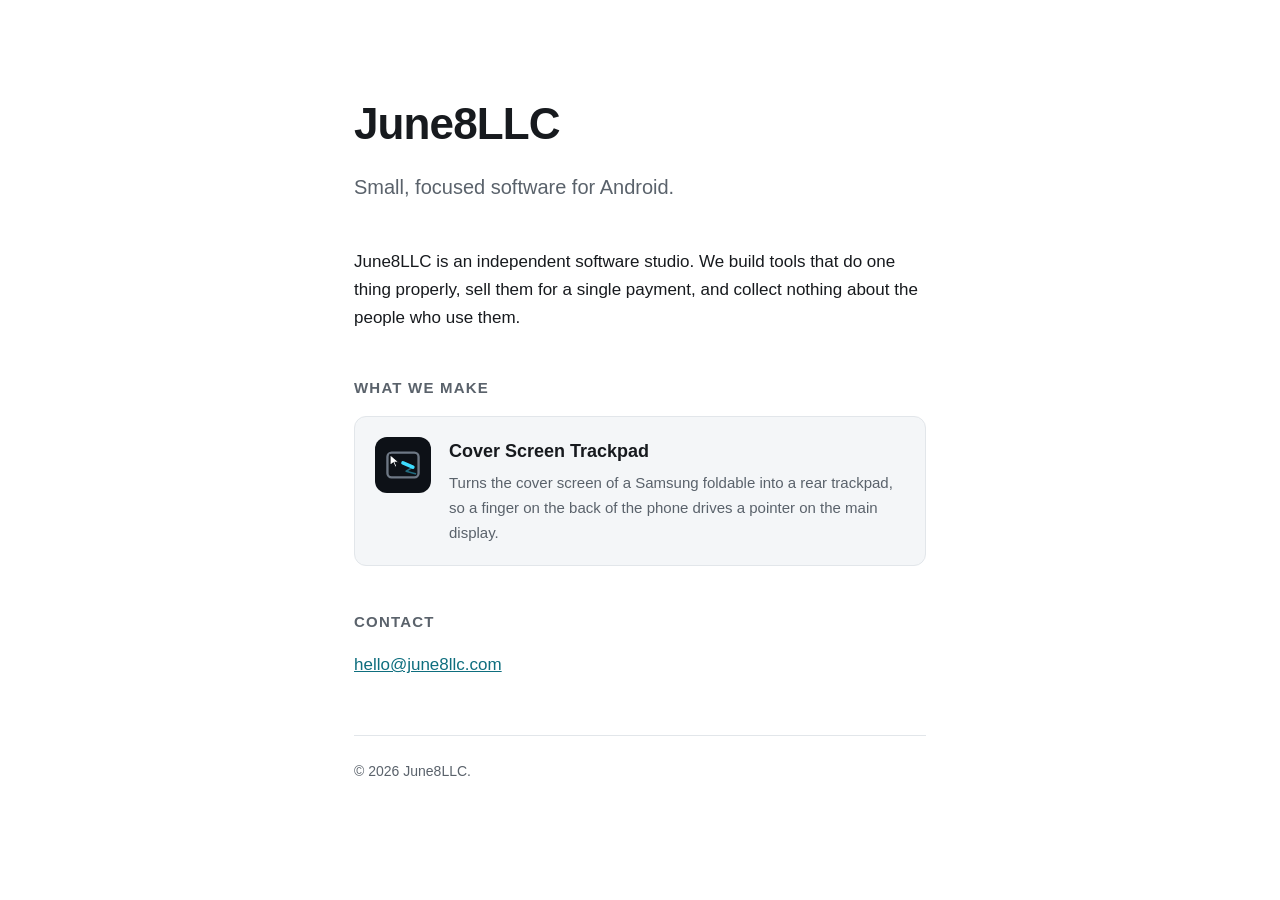
==== index.html @ 60700703 "The june8llc.com site" ====
<!doctype html>
<html lang="en">
<head>
<meta charset="utf-8">
<meta name="viewport" content="width=device-width, initial-scale=1">
<title>June8LLC</title>
<meta name="description" content="June8LLC builds small, focused software for Android. Maker of Cover Screen Trackpad.">
<link rel="icon" href="data:image/svg+xml,<svg xmlns='http://www.w3.org/2000/svg' viewBox='0 0 64 64'><rect width='64' height='64' rx='14' fill='%230D1117'/><text x='32' y='43' font-family='Helvetica,Arial,sans-serif' font-size='30' font-weight='700' fill='%233DDCFF' text-anchor='middle'>J8</text></svg>">
<style>
  /*
    Single page, so the styling lives here rather than in a file of its own.
    Palette is shared with covertrackpad.com — see brand-kit.md. The accent
    swaps by theme because #3DDCFF cannot carry white text (1.63:1); light mode
    uses the deepened teal instead.
  */
  :root {
    --surface: #FFFFFF; --raised: #F4F6F8; --ink: #171A1E; --muted: #5A626B;
    --line: #E2E6EA; --accent: #0E6E7E;
  }
  @media (prefers-color-scheme: dark) {
    :root {
      --surface: #0D1117; --raised: #14181E; --ink: #E6EAF0; --muted: #99A2AD;
      --line: #232932; --accent: #3DDCFF;
    }
  }
  * { box-sizing: border-box; }
  body {
    margin: 0; background: var(--surface); color: var(--ink);
    font: 17px/1.65 -apple-system, BlinkMacSystemFont, "Segoe UI", Roboto, Helvetica, Arial, sans-serif;
    -webkit-font-smoothing: antialiased;
  }
  .wrap { max-width: 620px; margin: 0 auto; padding: 88px 24px 72px; }
  a { color: var(--accent); }
  h1 { font-size: clamp(32px, 7vw, 44px); margin: 0 0 10px; letter-spacing: -0.02em; }
  .lede { font-size: 20px; color: var(--muted); margin: 0 0 44px; }
  h2 { font-size: 15px; text-transform: uppercase; letter-spacing: 0.08em;
       color: var(--muted); margin: 44px 0 16px; }
  p { margin: 0 0 16px; }

  .product {
    display: flex; gap: 18px; align-items: flex-start;
    background: var(--raised); border: 1px solid var(--line);
    border-radius: 12px; padding: 20px; text-decoration: none; color: inherit;
  }
  .product:hover { border-color: var(--accent); }
  .product svg { width: 56px; height: 56px; border-radius: 12px; flex: 0 0 auto; }
  .product h3 { margin: 0 0 4px; font-size: 18px; }
  .product p { margin: 0; color: var(--muted); font-size: 15px; }

  footer { margin-top: 56px; padding-top: 24px; border-top: 1px solid var(--line);
           color: var(--muted); font-size: 14px; }
  footer a { color: var(--muted); }
</style>
</head>
<body>
<div class="wrap">

  <h1>June8LLC</h1>
  <p class="lede">Small, focused software for Android.</p>

  <p>
    June8LLC is an independent software studio. We build tools that do one thing
    properly, sell them for a single payment, and collect nothing about the people
    who use them.
  </p>

  <h2>What we make</h2>

  <a class="product" href="https://covertrackpad.com">
    <svg viewBox="0 0 108 108" role="img" aria-label="Cover Screen Trackpad icon">
      <rect width="108" height="108" fill="#0D1117"/>
      <path d="M32,30 H76 A8,8 0 0 1 84,38 V70 A8,8 0 0 1 76,78 H32 A8,8 0 0 1 24,70 V38 A8,8 0 0 1 32,30 Z"
            fill="none" stroke="#6E7885" stroke-width="4.5"/>
      <path d="M78,71 L60,66 L73,58" fill="none" stroke="#3DDCFF" stroke-opacity="0.45"
            stroke-width="3" stroke-linecap="round" stroke-linejoin="round"/>
      <path d="M73,58 L54,50" fill="none" stroke="#3DDCFF" stroke-width="7" stroke-linecap="round"/>
      <path d="M29,34 L29,55 L35.3,50.1 L38.8,58.5 L42.3,57.1 L38.8,48.7 L46.5,48.7 Z"
            fill="#FFFFFF" stroke="#0D1117" stroke-width="2.2"/>
    </svg>
    <span>
      <h3>Cover Screen Trackpad</h3>
      <p>
        Turns the cover screen of a Samsung foldable into a rear trackpad, so a
        finger on the back of the phone drives a pointer on the main display.
      </p>
    </span>
  </a>

  <h2>Contact</h2>
  <p>
    <a href="mailto:hello@june8llc.com">hello@june8llc.com</a>
  </p>

  <footer>
    <p>© 2026 June8LLC.</p>
  </footer>

</div>
</body>
</html>
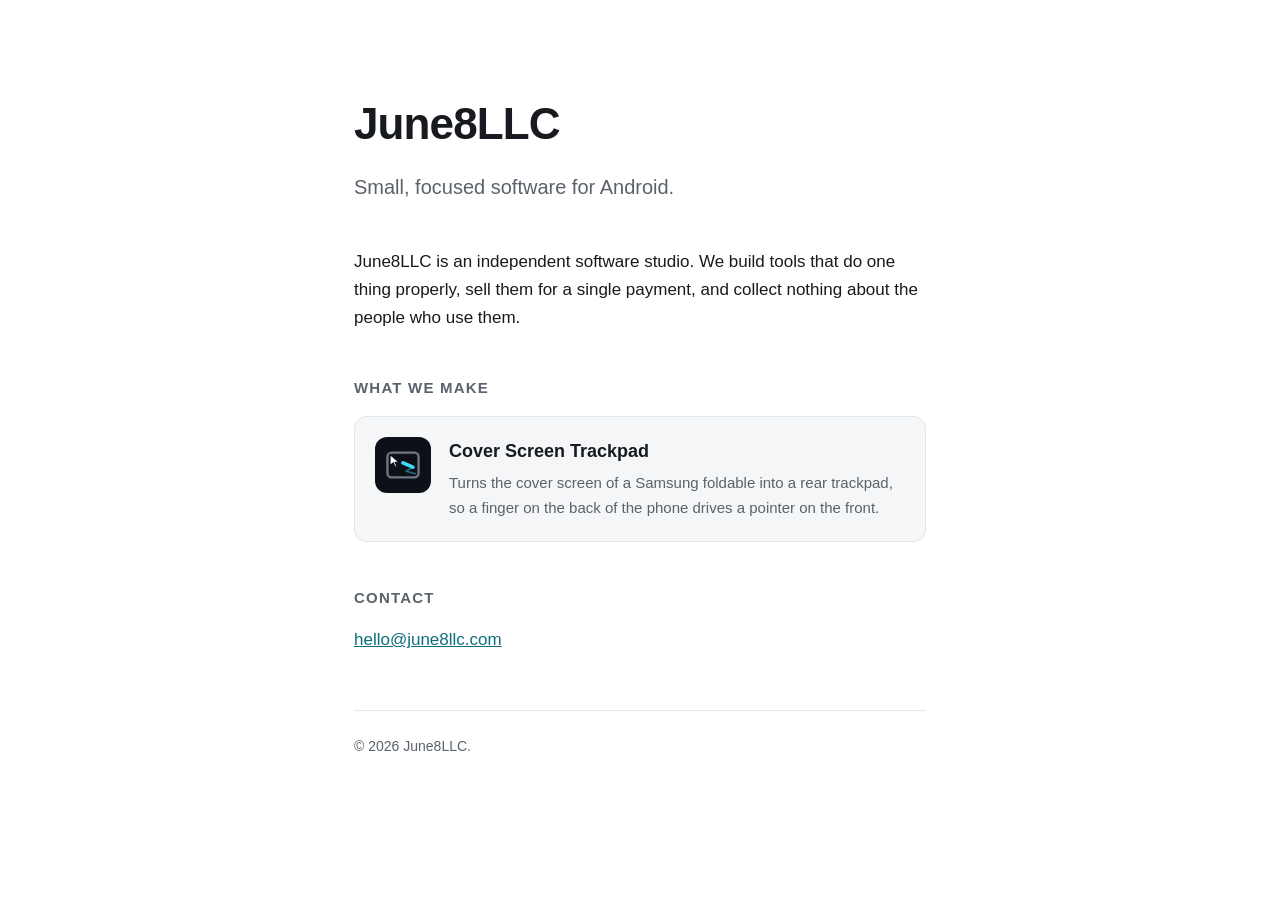
==== commit 0357f066: "Say the pointer moves on the front, not the main display Rich, spotting it on the company site after" ====
--- a/index.html
+++ b/index.html
@@ -5,6 +5,15 @@
 <meta name="viewport" content="width=device-width, initial-scale=1">
 <title>June8LLC</title>
 <meta name="description" content="June8LLC builds small, focused software for Android. Maker of Cover Screen Trackpad.">
+<!--
+  Google Play developer-account domain verification. Google fetches june8llc.com
+  and looks for this exact tag in the <head>, so it must stay in the head, must
+  not be reformatted or wrapped, and its content must not be re-encoded.
+
+  DO NOT DELETE once verification passes. Google re-checks periodically, and
+  removing it un-verifies the domain on the developer account.
+-->
+<meta name="google-site-verification" content="2_zxN9JqHSa_S3zvv5O7b45VEQTyZ_9KxGuiekPcGeg" />
 <link rel="icon" href="data:image/svg+xml,<svg xmlns='http://www.w3.org/2000/svg' viewBox='0 0 64 64'><rect width='64' height='64' rx='14' fill='%230D1117'/><text x='32' y='43' font-family='Helvetica,Arial,sans-serif' font-size='30' font-weight='700' fill='%233DDCFF' text-anchor='middle'>J8</text></svg>">
 <style>
   /*
@@ -81,7 +90,7 @@
       <h3>Cover Screen Trackpad</h3>
       <p>
         Turns the cover screen of a Samsung foldable into a rear trackpad, so a
-        finger on the back of the phone drives a pointer on the main display.
+        finger on the back of the phone drives a pointer on the front.
       </p>
     </span>
   </a>
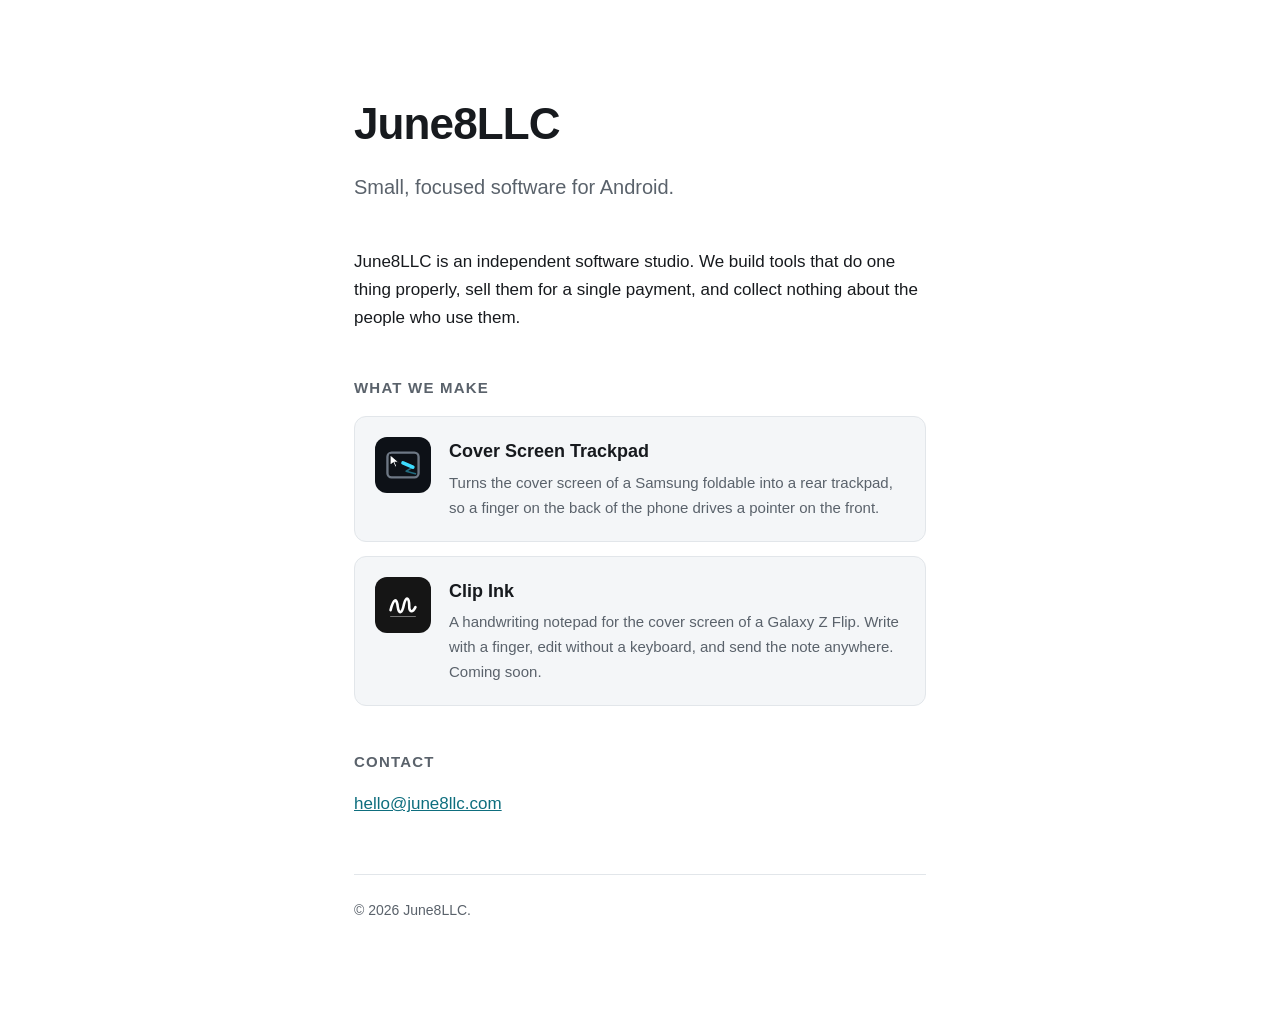
==== commit 8b67f57b: "Clip Ink: its own pages and a card on the home page clipink/ has the product page, a help page with " ====
--- a/index.html
+++ b/index.html
@@ -4,7 +4,7 @@
 <meta charset="utf-8">
 <meta name="viewport" content="width=device-width, initial-scale=1">
 <title>June8LLC</title>
-<meta name="description" content="June8LLC builds small, focused software for Android. Maker of Cover Screen Trackpad.">
+<meta name="description" content="June8LLC builds small, focused software for Android. Maker of Cover Screen Trackpad and Clip Ink.">
 <!--
   Google Play developer-account domain verification. Google fetches june8llc.com
   and looks for this exact tag in the <head>, so it must stay in the head, must
@@ -95,6 +95,22 @@
     </span>
   </a>
 
+  <a class="product" href="/clipink/" style="margin-top: 14px;">
+    <svg viewBox="0 0 108 108" role="img" aria-label="Clip Ink icon">
+      <rect width="108" height="108" fill="#151515"/>
+      <path d="M30,64 C36,40 42,40 44,58 C46,72 52,72 56,52 C60,36 66,40 66,56 C66,68 72,70 78,58"
+            fill="none" stroke="#FFFFFF" stroke-width="5" stroke-linecap="round" stroke-linejoin="round"/>
+      <path d="M30,76 L78,76" stroke="#FFFFFF" stroke-opacity="0.4" stroke-width="2" stroke-linecap="round"/>
+    </svg>
+    <span>
+      <h3>Clip Ink</h3>
+      <p>
+        A handwriting notepad for the cover screen of a Galaxy Z Flip. Write with a finger,
+        edit without a keyboard, and send the note anywhere. Coming soon.
+      </p>
+    </span>
+  </a>
+
   <h2>Contact</h2>
   <p>
     <a href="mailto:hello@june8llc.com">hello@june8llc.com</a>
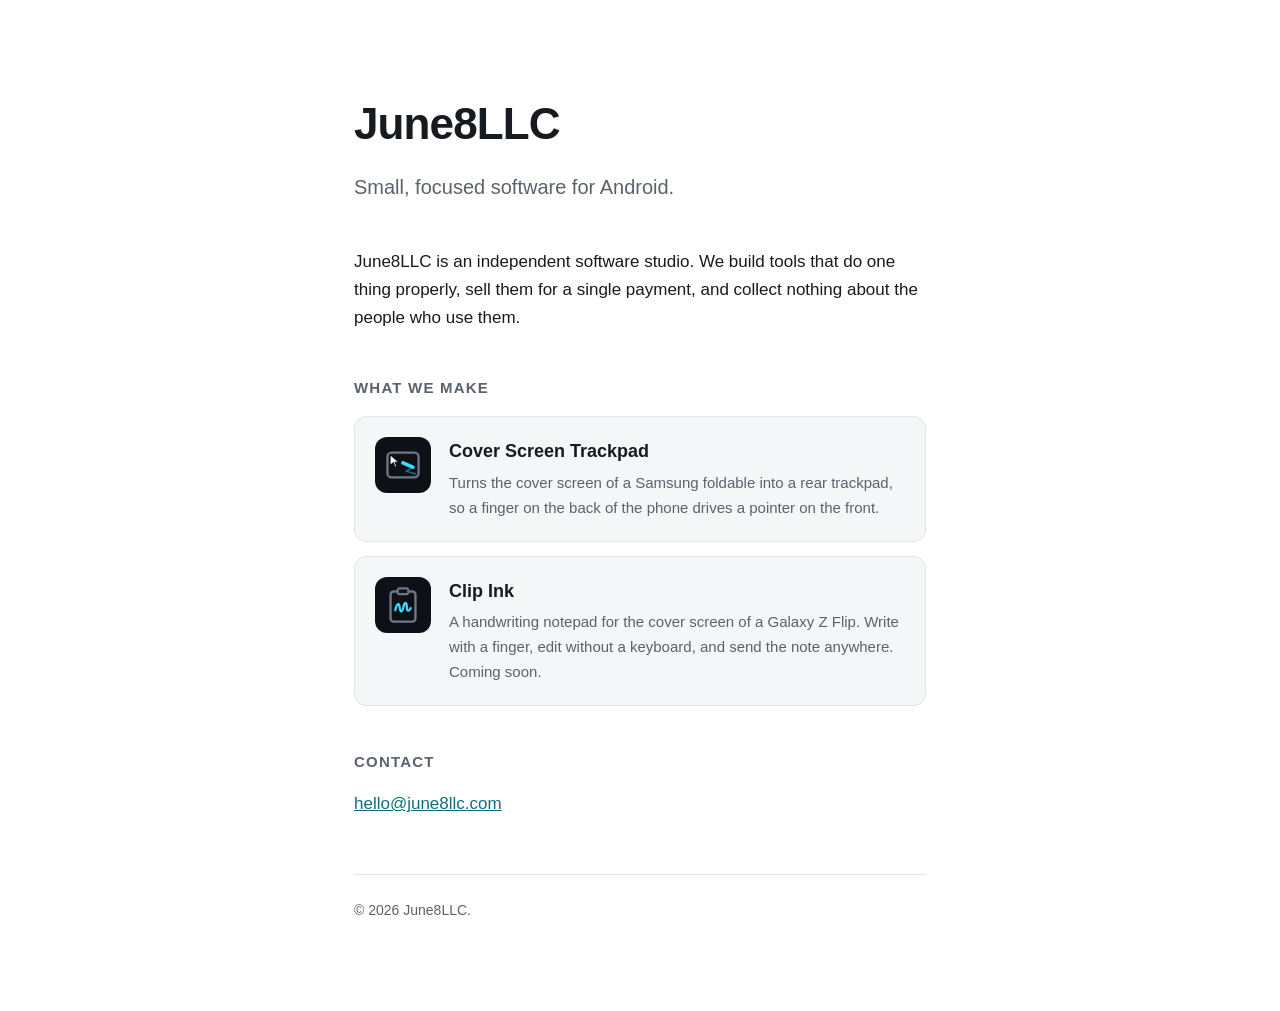
==== commit dd2c99c4: "Clip Ink: new icon, help rewritten for today's app, Report a problem in privacy The icon is the app'" ====
--- a/index.html
+++ b/index.html
@@ -97,10 +97,12 @@
 
   <a class="product" href="/clipink/" style="margin-top: 14px;">
     <svg viewBox="0 0 108 108" role="img" aria-label="Clip Ink icon">
-      <rect width="108" height="108" fill="#151515"/>
-      <path d="M30,64 C36,40 42,40 44,58 C46,72 52,72 56,52 C60,36 66,40 66,56 C66,68 72,70 78,58"
-            fill="none" stroke="#FFFFFF" stroke-width="5" stroke-linecap="round" stroke-linejoin="round"/>
-      <path d="M30,76 L78,76" stroke="#FFFFFF" stroke-opacity="0.4" stroke-width="2" stroke-linecap="round"/>
+      <rect width="108" height="108" fill="#0D1117"/>
+      <path d="M36,28 H72 A6,6 0 0 1 78,34 V80 A6,6 0 0 1 72,86 H36 A6,6 0 0 1 30,80 V34 A6,6 0 0 1 36,28 Z" fill="none" stroke="#6E7885" stroke-width="4.5"/>
+      <path d="M47,22 H61 A3,3 0 0 1 64,25 V30 A3,3 0 0 1 61,33 H47 A3,3 0 0 1 44,30 V25 A3,3 0 0 1 47,22 Z" fill="#0D1117" stroke="#6E7885" stroke-width="4"/>
+      <g transform="translate(54 60) scale(0.62) translate(-54 -58)">
+        <path d="M30,64 C36,40 42,40 44,58 C46,72 52,72 56,52 C60,36 66,40 66,56 C66,68 72,70 78,58" fill="none" stroke="#3DDCFF" stroke-width="7" stroke-linecap="round" stroke-linejoin="round"/>
+      </g>
     </svg>
     <span>
       <h3>Clip Ink</h3>
